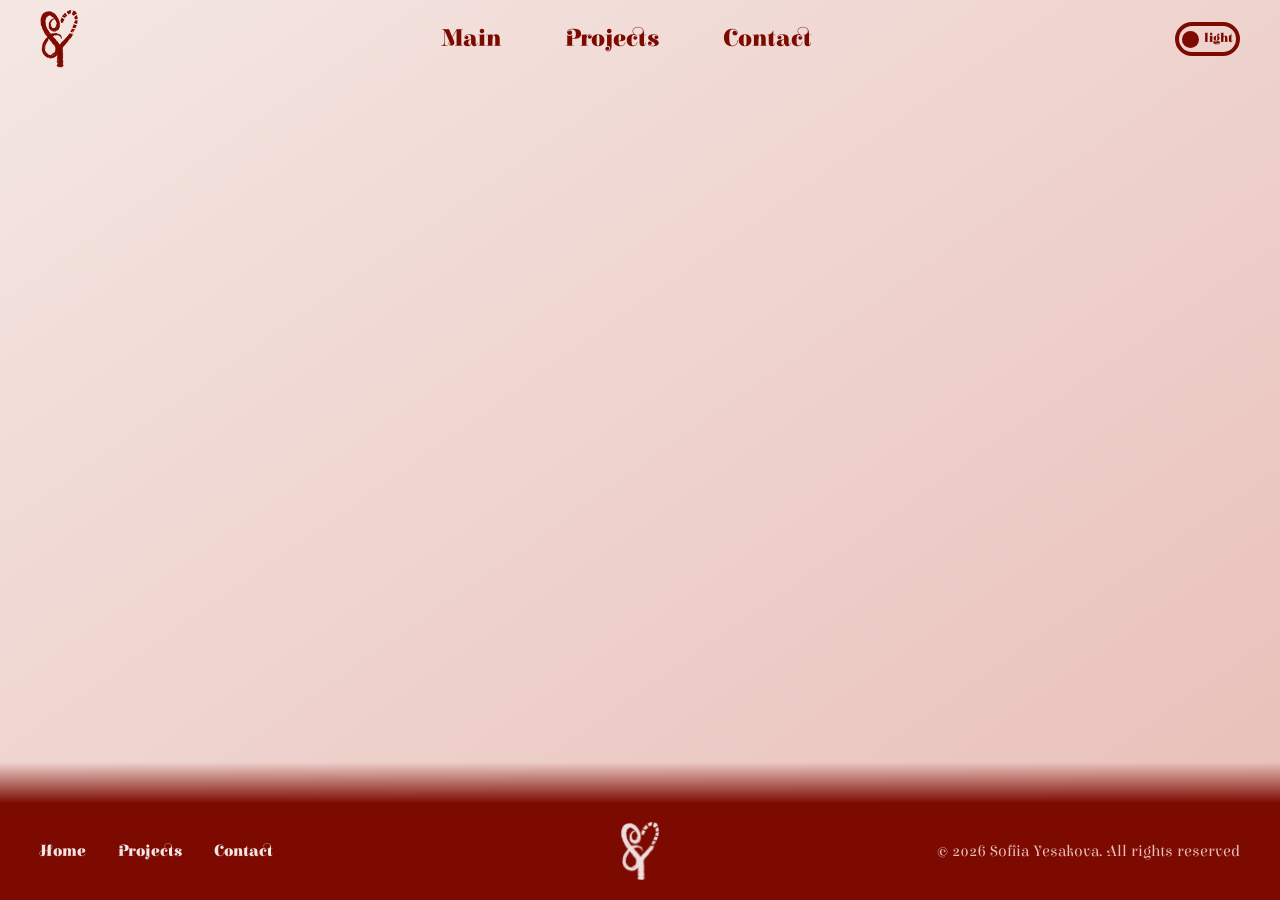
==== contact.html @ 76bb1b56 "Fix footer position" ====
<!doctype html>
<html lang="en">
  <head>
    <meta charset="UTF-8" />
    <meta name="viewport" content="width=device-width, initial-scale=1.0" />
    <title>Sofiia Yesakova | Software Developer</title>
    <meta
      name="description"
      content="Portfolio of Sofia Yesakova, a Computer Science graduate and aspiring Software Developer."
    />
    <link rel="icon" href="assets/icons/favicon.ico" />
    <link rel="stylesheet" href="css/style.css" />
  </head>

  <body>
    <header class="header">
      <div class="container">
        <nav class="header__navigation" aria-label="Main navigation">
          <a href="index.html" class="header__logo">
            <img
              src="assets/images/LOGO.png"
              class="header__logo-image"
              alt="Sofiia Yesakova logo"
            />
          </a>

          <ul class="navigation__list">
            <li>
              <a href="index.html" class="navigation__link"> Main </a>
            </li>
            <li>
              <a href="projects.html" class="navigation__link"> Projects </a>
            </li>
            <li>
              <a href="contact.html" class="navigation__link active">
                Contact
              </a>
            </li>
          </ul>

          <button class="theme-toggle" aria-label="Toggle dark mode">
            <span class="theme-toggle__circle"></span>
            <span class="theme-toggle__text">light</span>
          </button>
        </nav>
      </div>
    </header>

    <main class="main" id="main"></main>

    <footer class="footer" id="footer">
      <div class="container">
        <div class="footer__content">
          <ul class="footer__list">
            <li><a href="index.html">Home</a></li>
            <li><a href="projects.html">Projects</a></li>
            <li><a href="contact.html">Contact</a></li>
          </ul>
          <div class="footer__logo">
            <img
              src="assets/images/LOGO--white.PNG"
              alt="Sofiia Yesakova logo"
            />
          </div>
          <p class="footer__copyright">
            © 2026 Sofiia Yesakova. All rights reserved
          </p>
        </div>
      </div>
    </footer>
  </body>
</html>
---- css/style.css ----
@import "reset.css";
@import "variables.css";
@import "typography.css";
@import "components.css";
@import "responsive.css";
@import "sections.css";
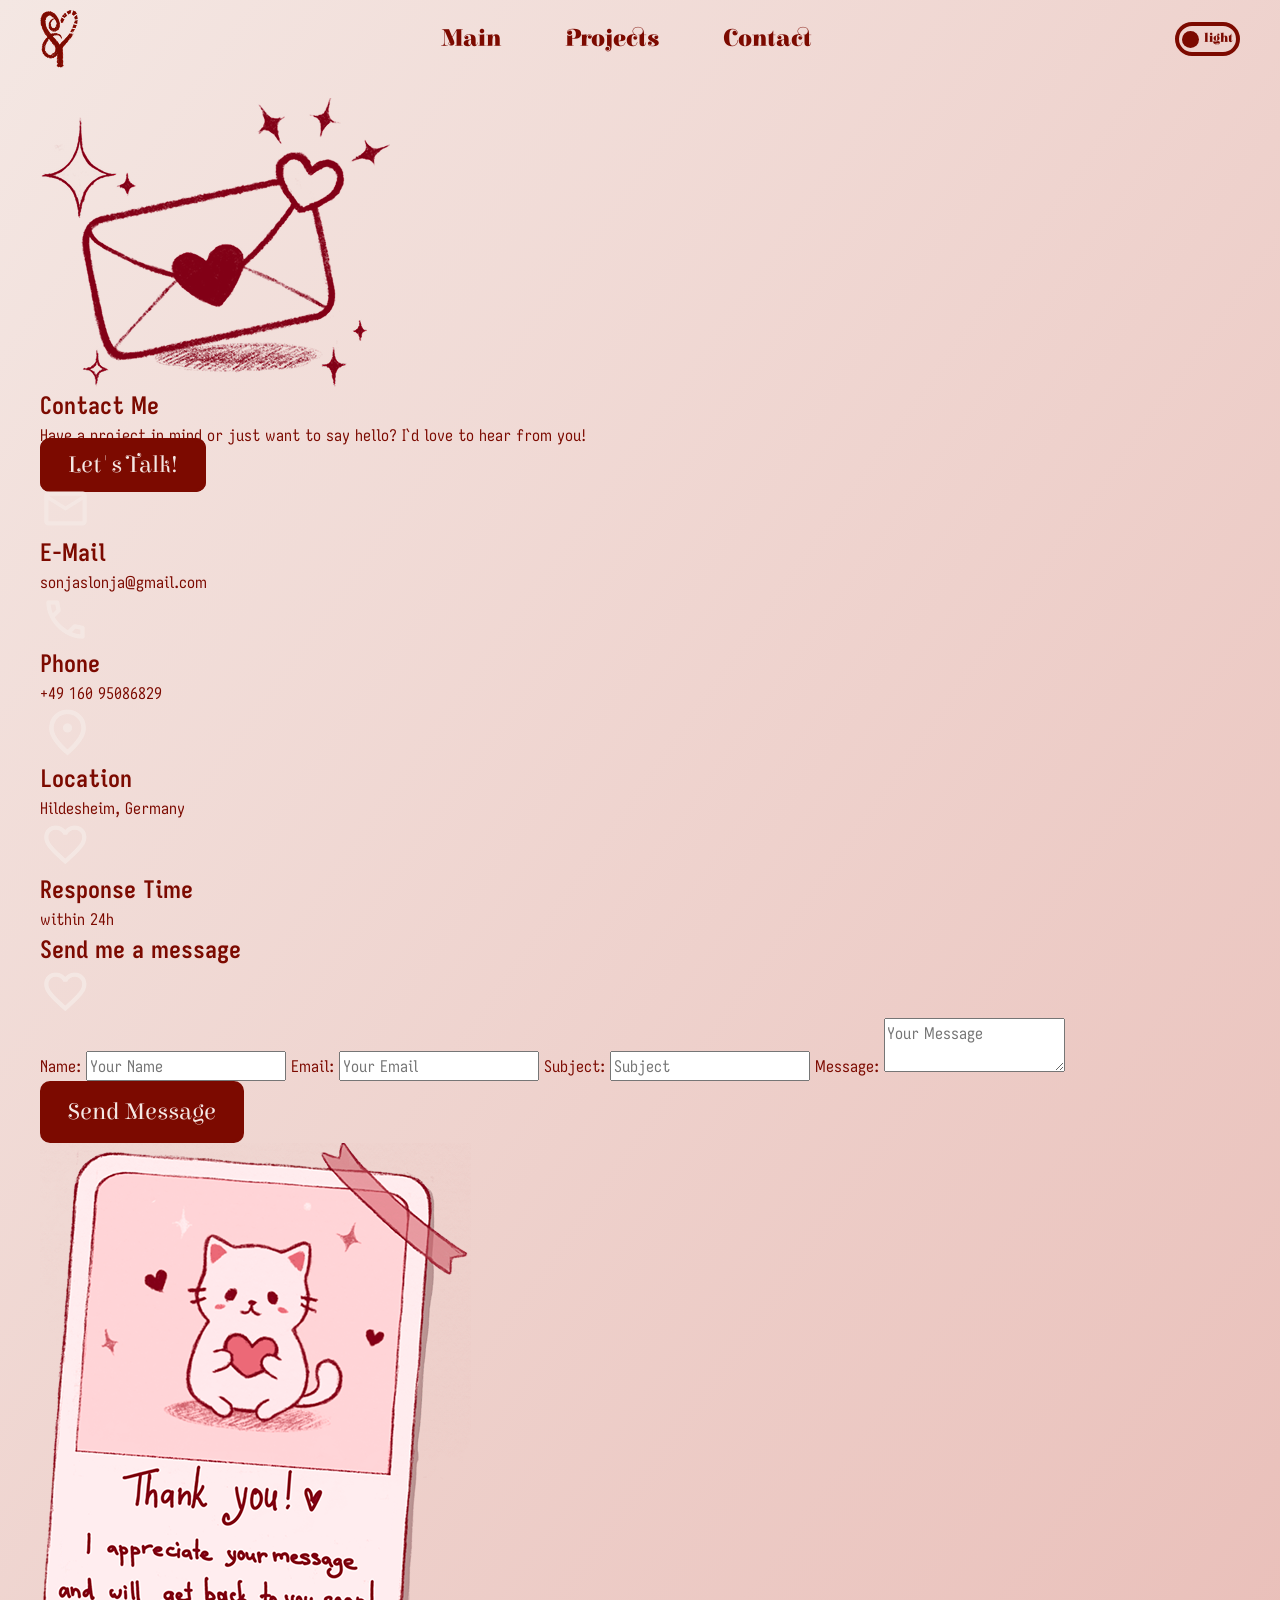
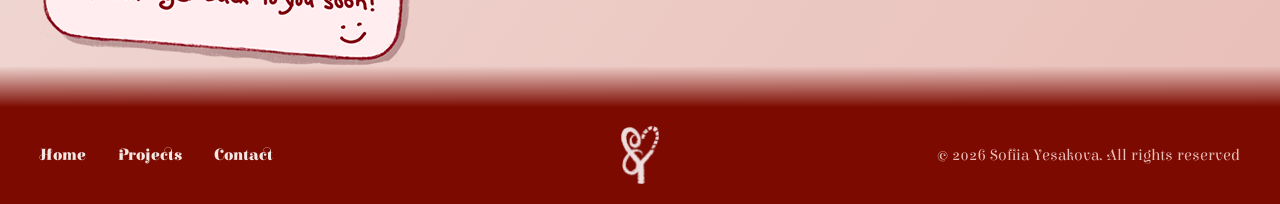
==== commit 976e10d4: "Add contact page markup" ====
--- a/contact.html
+++ b/contact.html
@@ -46,7 +46,144 @@
       </div>
     </header>
 
-    <main class="main" id="main"></main>
+    <main class="main" id="main">
+      <section class="contact__hero">
+        <div class="container">
+          <div class="contact-hero__content">
+            <div class="contact-hero__image">
+              <img
+                src="assets/images/contact-image.png"
+                alt="Illustration of letter envelope"
+              />
+            </div>
+            <div class="contact-hero__text">
+              <h1 class="contact-hero__title">Contact Me</h1>
+              <p class="contact-hero__description">
+                Have a project in mind or just want to say hello? I`d love to
+                hear from you!
+              </p>
+              <a href="#contact-form" class="button button--talk">
+                Let's Talk!
+              </a>
+            </div>
+          </div>
+        </div>
+      </section>
+
+      <section class="contact__info">
+        <div class="container">
+          <div class="contact__content">
+            <ul class="contact__list">
+              <li class="contact__card">
+                <div class="card__icon">
+                  <img src="assets/images/mail.png" alt="Email icon" />
+                </div>
+                <div class="card__text">
+                  <h2 class="card__header">E-Mail</h2>
+                  <a class="card__value" href="mailto:sonjaslonja@gmail.com"
+                    >sonjaslonja@gmail.com</a
+                  >
+                </div>
+              </li>
+
+              <li class="contact__card">
+                <div class="card__icon">
+                  <img src="assets/images/call.png" alt="Phone icon" />
+                </div>
+                <div class="card__text">
+                  <h2 class="card__header">Phone</h2>
+                  <a class="card__value" href="tel:+4916095086829"
+                    >+49 160 95086829</a
+                  >
+                </div>
+              </li>
+
+              <li class="contact__card">
+                <div class="card__icon">
+                  <img
+                    src="assets/images/location_on.png"
+                    alt="Location icon"
+                  />
+                </div>
+                <div class="card__text">
+                  <h2 class="card__header">Location</h2>
+                  <p class="card__value">Hildesheim, Germany</p>
+                </div>
+              </li>
+
+              <li class="contact__card">
+                <div class="card__icon">
+                  <img src="assets/images/favorite.png" alt="Heart icon" />
+                </div>
+                <div class="card__text">
+                  <h2 class="card__header">Response Time</h2>
+                  <p class="card__value">within 24h</p>
+                </div>
+              </li>
+            </ul>
+          </div>
+        </div>
+      </section>
+
+      <section class="contact__form-section" id="contact-form">
+        <div class="container">
+          <div class="contact-form__content">
+            <form class="contact-form" action="" method="post">
+              <h2>
+                Send me a message
+                <img
+                  src="assets/images/favorite.png"
+                  alt=""
+                  aria-hidden="true"
+                />
+              </h2>
+              <label for="name">Name:</label>
+              <input
+                id="name"
+                name="name"
+                type="text"
+                placeholder="Your Name"
+                required
+              />
+
+              <label for="email">Email:</label>
+              <input
+                id="email"
+                name="email"
+                type="email"
+                placeholder="Your Email"
+                required
+              />
+
+              <label for="subject">Subject:</label>
+              <input
+                id="subject"
+                name="subject"
+                type="text"
+                placeholder="Subject"
+              />
+
+              <label for="message">Message:</label>
+              <textarea
+                id="message"
+                name="message"
+                placeholder="Your Message"
+                required
+              ></textarea>
+              <button type="submit" class="button button--contact">
+                Send Message
+              </button>
+            </form>
+            <div class="contact-form__img">
+              <img
+                src="assets/images/polaroid.png"
+                alt="Illustration of polaroid with cat and writing 'thank you! i appreciate your message and will get back to you soon'"
+              />
+            </div>
+          </div>
+        </div>
+      </section>
+    </main>
 
     <footer class="footer" id="footer">
       <div class="container">
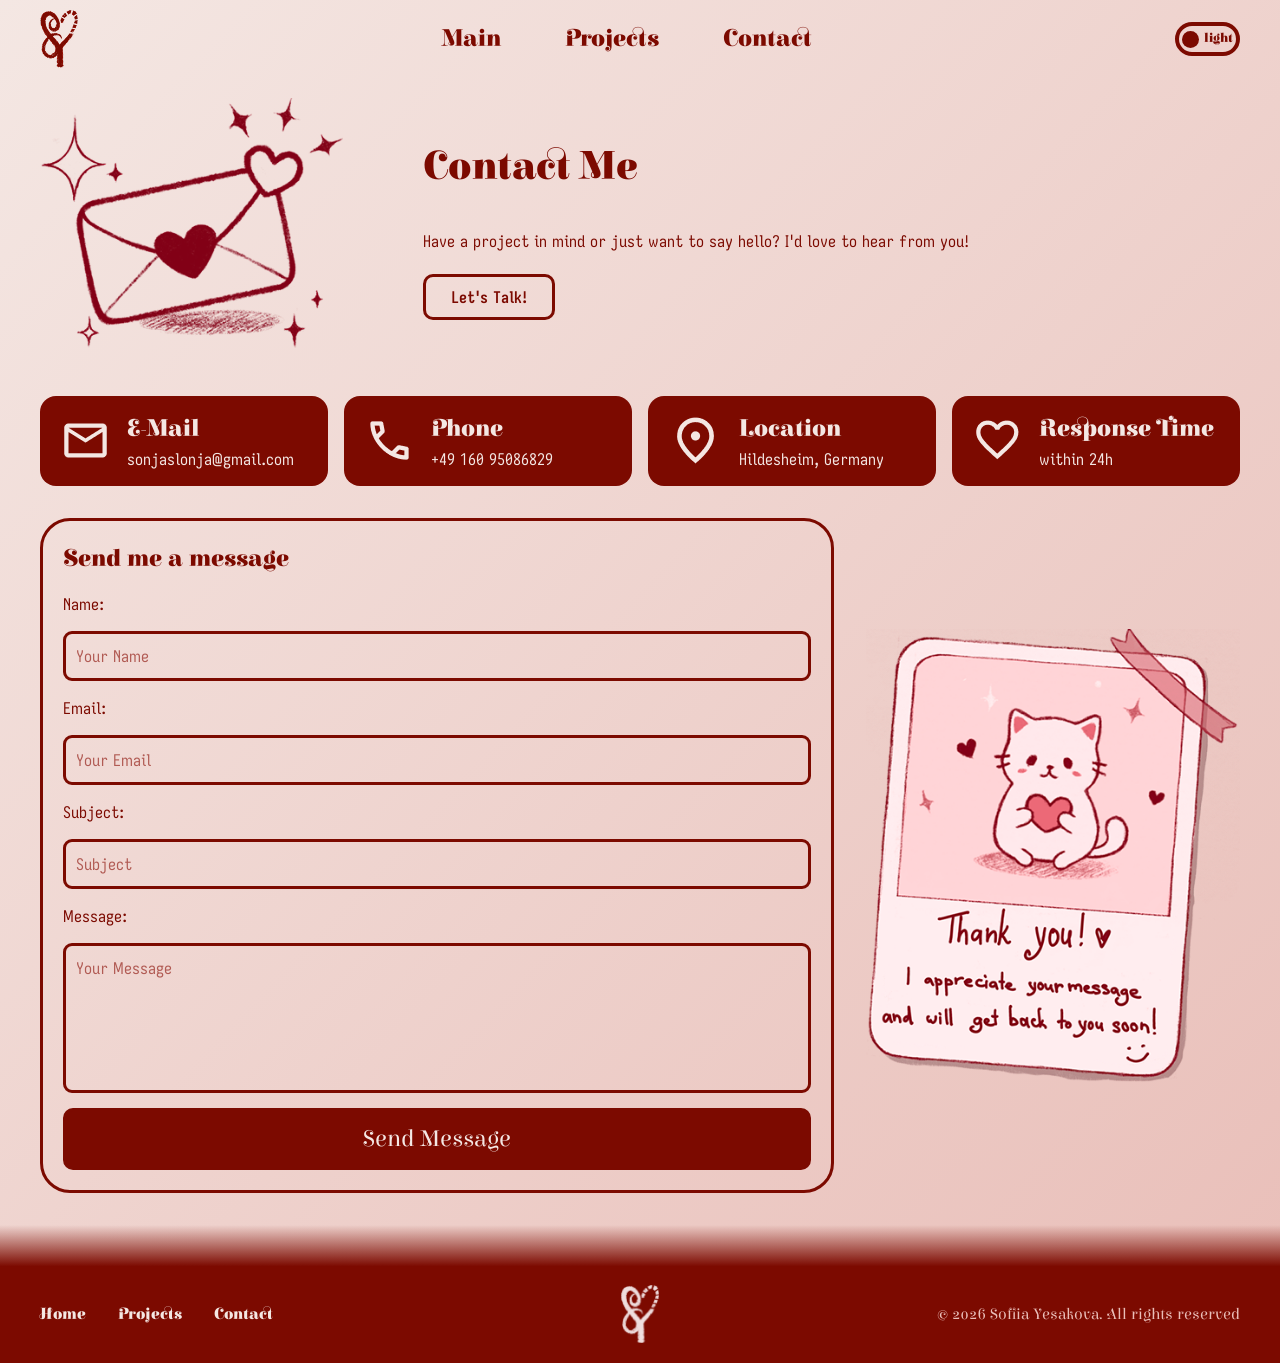
==== commit 65a3d621: "Complete contact page styling" ====
--- a/contact.html
+++ b/contact.html
@@ -59,12 +59,14 @@
             <div class="contact-hero__text">
               <h1 class="contact-hero__title">Contact Me</h1>
               <p class="contact-hero__description">
-                Have a project in mind or just want to say hello? I`d love to
+                Have a project in mind or just want to say hello? I'd love to
                 hear from you!
               </p>
-              <a href="#contact-form" class="button button--talk">
-                Let's Talk!
-              </a>
+              <div class="contact-hero__button-container">
+                <a href="#contact-form" class="button button--talk">
+                  Let's Talk!
+                </a>
+              </div>
             </div>
           </div>
         </div>
@@ -73,54 +75,49 @@
       <section class="contact__info">
         <div class="container">
           <div class="contact__content">
-            <ul class="contact__list">
-              <li class="contact__card">
-                <div class="card__icon">
-                  <img src="assets/images/mail.png" alt="Email icon" />
-                </div>
-                <div class="card__text">
-                  <h2 class="card__header">E-Mail</h2>
-                  <a class="card__value" href="mailto:sonjaslonja@gmail.com"
-                    >sonjaslonja@gmail.com</a
-                  >
-                </div>
-              </li>
+            <div class="contact__card">
+              <div class="card__icon">
+                <img src="assets/images/mail.png" alt="Email icon" />
+              </div>
+              <div class="card__text">
+                <h3 class="card__header">E-Mail</h3>
+                <a class="card__value" href="mailto:sonjaslonja@gmail.com"
+                  >sonjaslonja@gmail.com</a
+                >
+              </div>
+            </div>
 
-              <li class="contact__card">
-                <div class="card__icon">
-                  <img src="assets/images/call.png" alt="Phone icon" />
-                </div>
-                <div class="card__text">
-                  <h2 class="card__header">Phone</h2>
-                  <a class="card__value" href="tel:+4916095086829"
-                    >+49 160 95086829</a
-                  >
-                </div>
-              </li>
+            <div class="contact__card">
+              <div class="card__icon">
+                <img src="assets/images/call.png" alt="Phone icon" />
+              </div>
+              <div class="card__text">
+                <h3 class="card__header">Phone</h3>
+                <a class="card__value" href="tel:+4916095086829"
+                  >+49 160 95086829</a
+                >
+              </div>
+            </div>
 
-              <li class="contact__card">
-                <div class="card__icon">
-                  <img
-                    src="assets/images/location_on.png"
-                    alt="Location icon"
-                  />
-                </div>
-                <div class="card__text">
-                  <h2 class="card__header">Location</h2>
-                  <p class="card__value">Hildesheim, Germany</p>
-                </div>
-              </li>
+            <div class="contact__card">
+              <div class="card__icon">
+                <img src="assets/images/location_on.png" alt="Location icon" />
+              </div>
+              <div class="card__text">
+                <h3 class="card__header">Location</h3>
+                <p class="card__value">Hildesheim, Germany</p>
+              </div>
+            </div>
 
-              <li class="contact__card">
-                <div class="card__icon">
-                  <img src="assets/images/favorite.png" alt="Heart icon" />
-                </div>
-                <div class="card__text">
-                  <h2 class="card__header">Response Time</h2>
-                  <p class="card__value">within 24h</p>
-                </div>
-              </li>
-            </ul>
+            <div class="contact__card">
+              <div class="card__icon">
+                <img src="assets/images/favorite.png" alt="Heart icon" />
+              </div>
+              <div class="card__text">
+                <h3 class="card__header">Response Time</h3>
+                <p class="card__value">within 24h</p>
+              </div>
+            </div>
           </div>
         </div>
       </section>
@@ -129,14 +126,7 @@
         <div class="container">
           <div class="contact-form__content">
             <form class="contact-form" action="" method="post">
-              <h2>
-                Send me a message
-                <img
-                  src="assets/images/favorite.png"
-                  alt=""
-                  aria-hidden="true"
-                />
-              </h2>
+              <h2 class="contact-form__header">Send me a message</h2>
               <label for="name">Name:</label>
               <input
                 id="name"
@@ -177,7 +167,7 @@
             <div class="contact-form__img">
               <img
                 src="assets/images/polaroid.png"
-                alt="Illustration of polaroid with cat and writing 'thank you! i appreciate your message and will get back to you soon'"
+                alt="Polaroid illustration with a cat and thank you message"
               />
             </div>
           </div>
